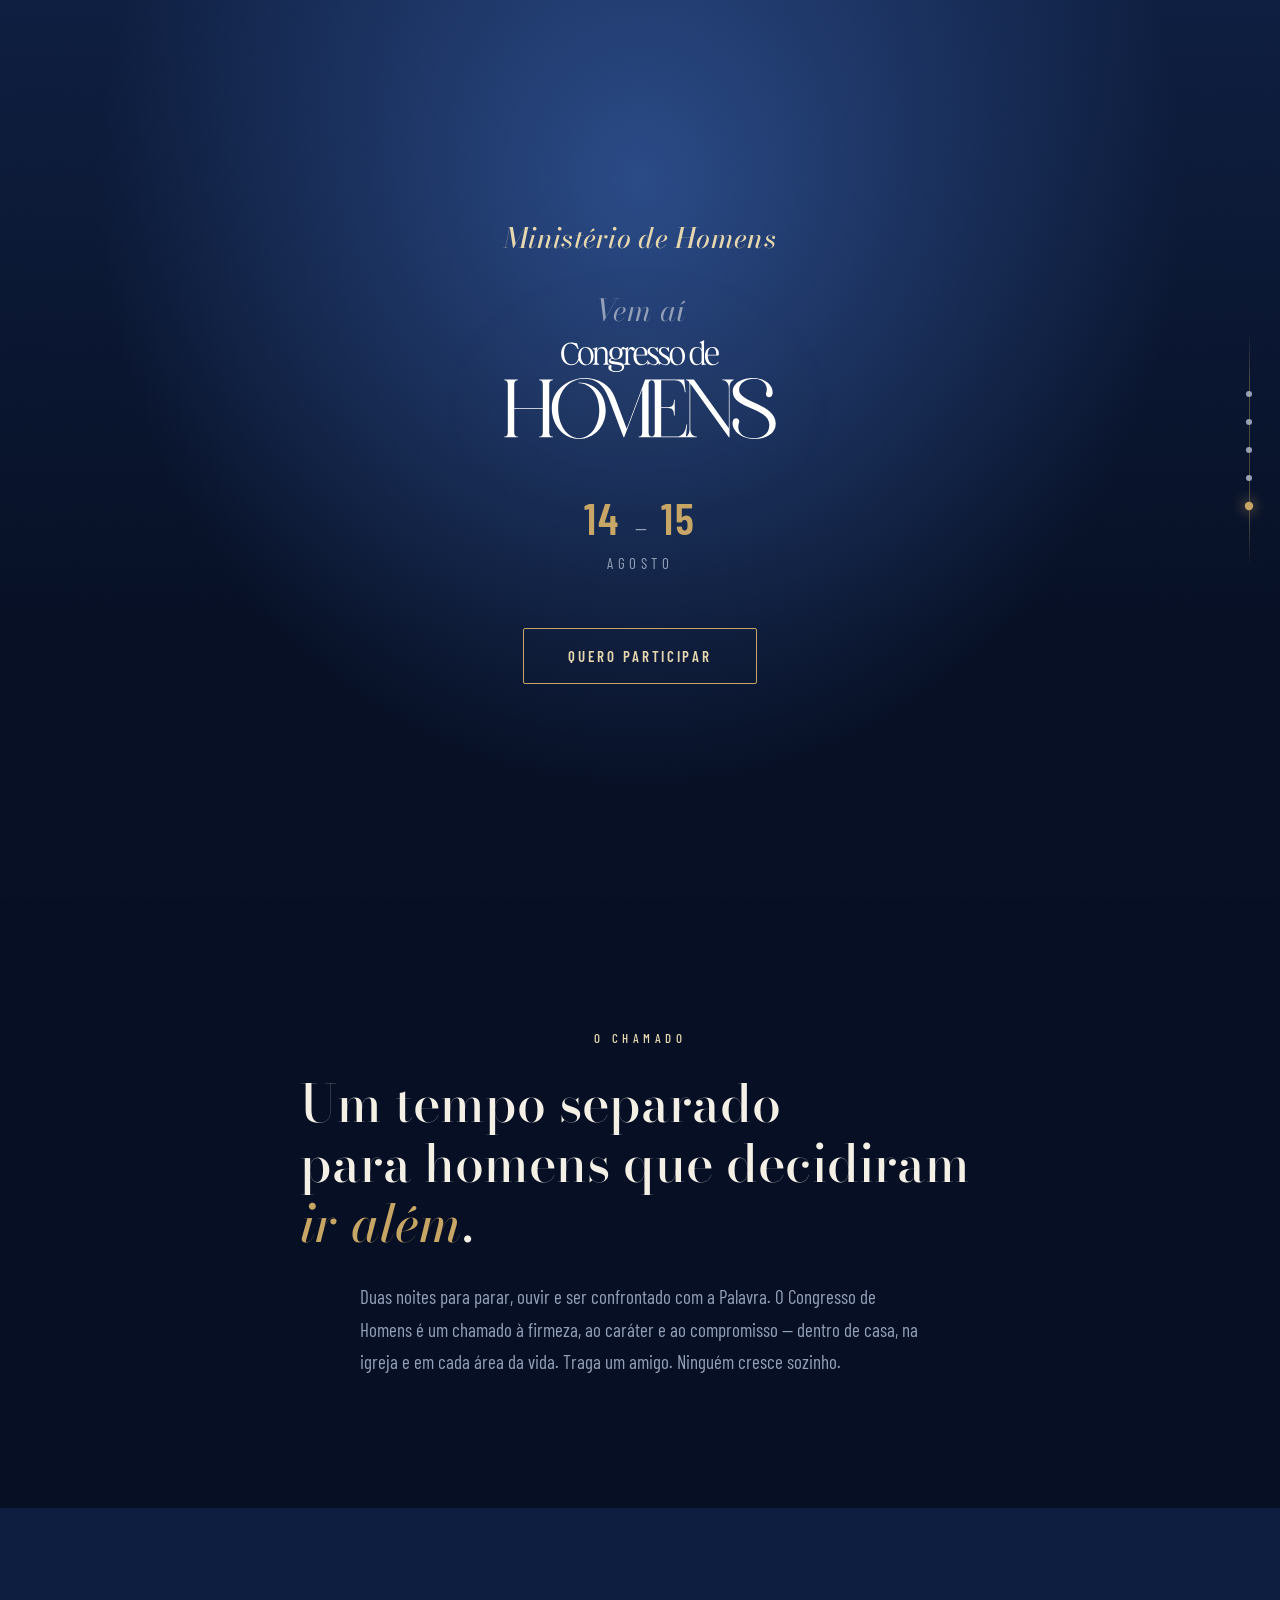
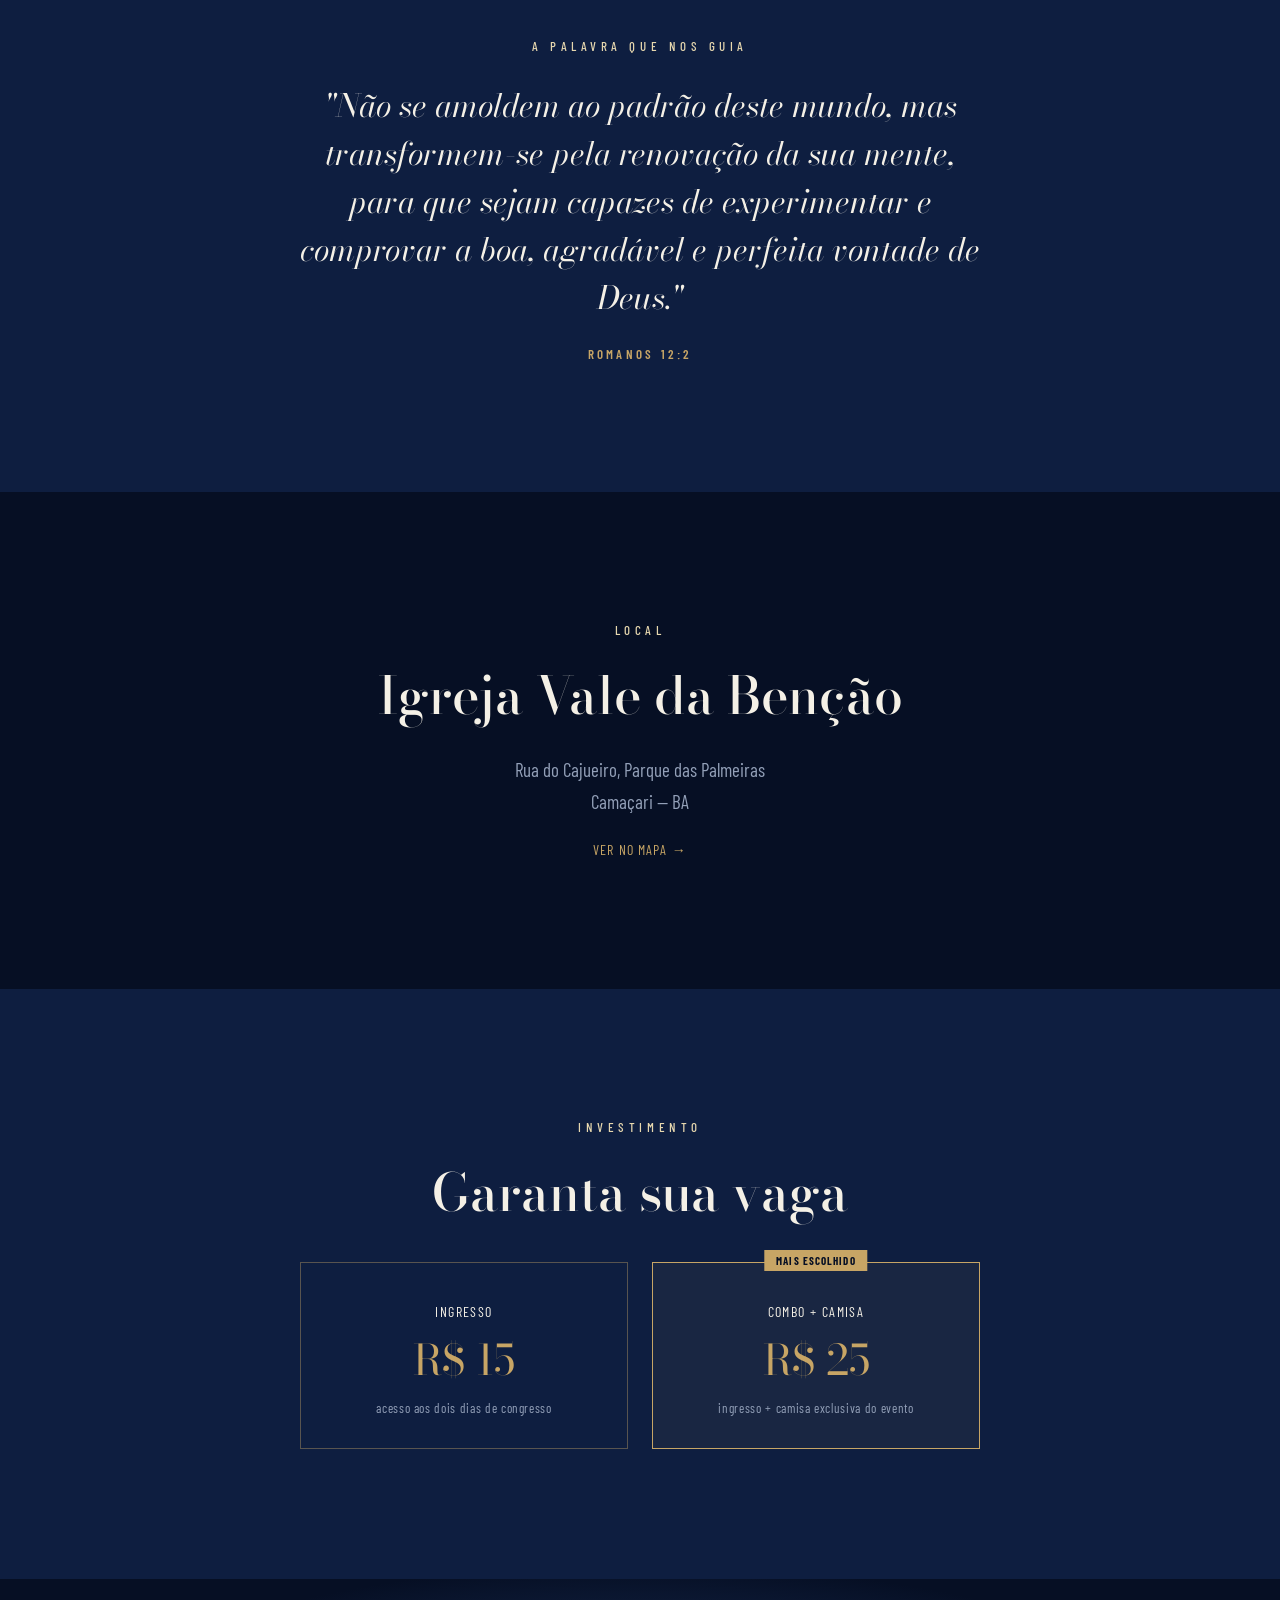
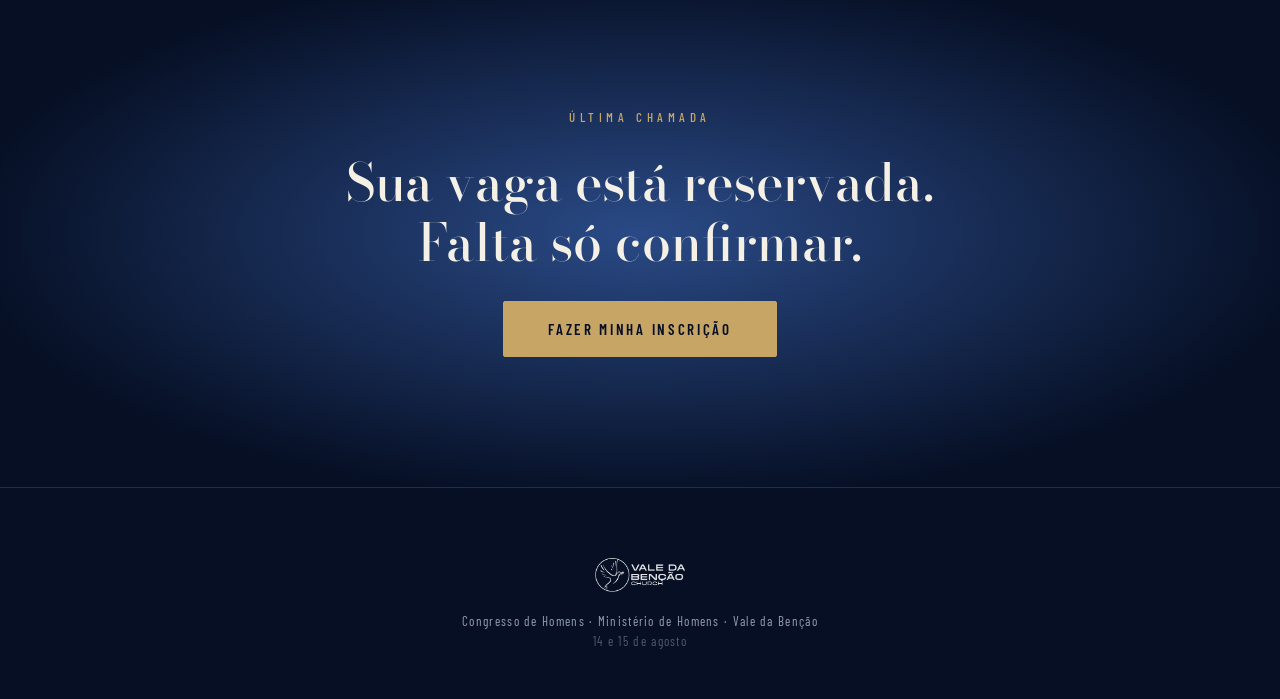
==== preview.html @ ffc4dbad "Add files via upload" ====
<!DOCTYPE html>
<html lang="pt-BR">
<head>
<meta charset="UTF-8">
<meta name="viewport" content="width=device-width, initial-scale=1.0">
<title>Congresso de Homens — 14 e 15 de agosto | Vale da Benção</title>
<meta name="description" content="Congresso de Homens do Ministério de Homens da Vale da Benção. 14 e 15 de agosto. Inscreva-se.">

<link rel="preconnect" href="https://fonts.googleapis.com">
<link rel="preconnect" href="https://fonts.gstatic.com" crossorigin>
<link href="https://fonts.googleapis.com/css2?family=Bodoni+Moda:ital,wght@0,400;0,500;0,600;0,700;1,400;1,500&family=Barlow+Condensed:wght@400;500;600;700&display=swap" rel="stylesheet">

<style>
:root {
  --navy-deep: #060f24;
  --navy-mid: #0e1e40;
  --navy-light: #16305c;
  --navy-glow: #2a4a86;
  --gold: #c7a565;
  --gold-soft: #e6d7ae;
  --paper: #f4f0e6;
  --steel: #93a0b8;
  --serif: 'Bodoni Moda', serif;
  --sans: 'Barlow Condensed', sans-serif;
}

* { margin: 0; padding: 0; box-sizing: border-box; }

html { scroll-behavior: smooth; }

body {
  background: var(--navy-deep);
  color: var(--paper);
  font-family: var(--sans);
  overflow-x: hidden;
}

/* film grain overlay, matches the brand poster texture */
.grain {
  position: fixed;
  inset: 0;
  pointer-events: none;
  z-index: 50;
  opacity: 0.05;
  background-image: url("data:image/svg+xml,%3Csvg xmlns='http://www.w3.org/2000/svg' width='120' height='120'%3E%3Cfilter id='n'%3E%3CfeTurbulence type='fractalNoise' baseFrequency='0.9' numOctaves='2' stitchTiles='stitch'/%3E%3C/filter%3E%3Crect width='100%25' height='100%25' filter='url(%23n)'/%3E%3C/svg%3E");
  mix-blend-mode: overlay;
}

/* signature element: the gold rail — a thread that runs the length of the
   page, marking each stop the way a program marks a night's events */
.rail {
  position: fixed;
  right: 28px;
  top: 50%;
  transform: translateY(-50%);
  z-index: 40;
  display: flex;
  flex-direction: column;
  align-items: center;
  gap: 22px;
}
.rail-line {
  position: absolute;
  top: -60px;
  bottom: -60px;
  width: 1px;
  background: linear-gradient(to bottom, transparent, var(--gold) 20%, var(--gold) 80%, transparent);
  opacity: 0.35;
}
.rail-dot {
  width: 6px;
  height: 6px;
  border-radius: 50%;
  background: var(--steel);
  cursor: pointer;
  transition: all .4s ease;
}
.rail-dot:hover, .rail-dot.active {
  background: var(--gold);
  box-shadow: 0 0 10px var(--gold);
  transform: scale(1.4);
}
@media (max-width: 720px) { .rail { display: none; } }

/* ---------- HERO ---------- */
.hero {
  min-height: 100svh;
  display: flex;
  align-items: center;
  justify-content: center;
  text-align: center;
  position: relative;
  background:
    radial-gradient(ellipse at 50% 20%, var(--navy-glow) 0%, transparent 60%),
    linear-gradient(180deg, var(--navy-mid) 0%, var(--navy-deep) 70%);
}
.hero-inner { position: relative; z-index: 2; padding: 0 24px; }

.hero-wordmark-wrap {
  margin: 0 0 48px;
  line-height: 0;
}
.hero-wordmark {
  width: 100%;
  max-width: 900px;
  height: auto;
  filter: drop-shadow(0 0 60px rgba(199,165,101,0.12));
}

.eyebrow {
  font-family: var(--serif);
  font-style: italic;
  font-weight: 500;
  font-size: clamp(20px, 2.4vw, 28px);
  letter-spacing: 0.01em;
  text-transform: none;
  color: var(--gold-soft);
  margin-bottom: 28px;
}
.eyebrow.center { text-align: center; }
.eyebrow.light { color: var(--gold); }

/* smaller sans label used only for section kickers, not the brand lockup */
.kicker {
  font-family: var(--sans);
  font-weight: 500;
  font-size: 13px;
  letter-spacing: 0.35em;
  text-transform: uppercase;
  color: var(--gold-soft);
  display: block;
  margin-bottom: 28px;
  text-align: center;
}

.script {
  font-family: var(--serif);
  font-style: italic;
  font-weight: 400;
  font-size: clamp(22px, 3vw, 30px);
  color: var(--steel);
  margin-bottom: 6px;
}

.titan {
  font-family: var(--serif);
  font-weight: 500;
  font-size: clamp(56px, 13vw, 168px);
  line-height: 0.92;
  letter-spacing: 0.01em;
  color: var(--paper);
  text-shadow: 0 0 60px rgba(199,165,101,0.15);
  margin-bottom: 40px;
}

.dateline {
  display: flex;
  flex-direction: column;
  align-items: center;
  gap: 10px;
  margin-bottom: 56px;
  font-family: var(--sans);
}
.dateline-days {
  display: flex;
  align-items: baseline;
  justify-content: center;
  gap: 14px;
}
.date-num {
  font-size: clamp(30px, 5vw, 44px);
  font-weight: 600;
  color: var(--gold);
  letter-spacing: 0.05em;
}
.date-sep { color: var(--steel); font-size: 20px; }
.date-month {
  font-size: 15px;
  letter-spacing: 0.3em;
  color: var(--steel);
}

.btn-ghost, .btn-solid {
  display: inline-block;
  font-family: var(--sans);
  font-weight: 600;
  font-size: 15px;
  letter-spacing: 0.18em;
  text-transform: uppercase;
  text-decoration: none;
  padding: 18px 44px;
  border-radius: 2px;
  transition: all .35s ease;
}
.btn-ghost {
  color: var(--gold-soft);
  border: 1px solid var(--gold);
  background: transparent;
}
.btn-ghost:hover { background: var(--gold); color: var(--navy-deep); }

.btn-solid {
  background: var(--gold);
  color: var(--navy-deep);
  border: 1px solid var(--gold);
}
.btn-solid:hover {
  background: transparent;
  color: var(--gold-soft);
}

.hero-fade {
  position: absolute;
  bottom: 0; left: 0; right: 0;
  height: 140px;
  background: linear-gradient(to bottom, transparent, var(--navy-deep));
}

/* ---------- SECTIONS ---------- */
.section {
  padding: 130px 24px;
  position: relative;
}
.section.alt { background: var(--navy-mid); }

.wrap { max-width: 1040px; margin: 0 auto; }
.wrap.narrow { max-width: 680px; }
.center { text-align: center; }

.serif-h {
  font-family: var(--serif);
  font-weight: 500;
  font-size: clamp(32px, 5vw, 52px);
  line-height: 1.15;
  margin-bottom: 28px;
  color: var(--paper);
}
.serif-h em { color: var(--gold); font-style: italic; }
.serif-h.light { color: var(--paper); }

.lead {
  font-family: var(--sans);
  font-weight: 400;
  font-size: 19px;
  line-height: 1.7;
  color: var(--steel);
  max-width: 560px;
  margin: 0 auto;
}

.verse {
  font-family: var(--serif);
  font-style: italic;
  font-weight: 400;
  font-size: clamp(24px, 3.2vw, 32px);
  line-height: 1.5;
  color: var(--paper);
  max-width: 680px;
  margin: 0 auto 24px;
}
.verse-ref {
  display: block;
  font-family: var(--sans);
  font-weight: 600;
  font-size: 13px;
  letter-spacing: 0.25em;
  text-transform: uppercase;
  color: var(--gold);
}

.map-link {
  display: inline-block;
  margin-top: 22px;
  font-family: var(--sans);
  font-size: 14px;
  letter-spacing: 0.08em;
  text-transform: uppercase;
  color: var(--gold);
  text-decoration: none;
  border-bottom: 1px solid transparent;
  transition: border-color .3s ease;
}
.map-link:hover { border-color: var(--gold); }

/* schedule / days */
.days {
  display: grid;
  grid-template-columns: 1fr 1fr;
  gap: 40px;
  margin-top: 64px;
}
@media (max-width: 720px) { .days { grid-template-columns: 1fr; } }

.day-card {
  border-top: 1px solid var(--gold);
  padding-top: 24px;
}
.day-tag {
  font-family: var(--sans);
  font-weight: 600;
  font-size: 14px;
  letter-spacing: 0.2em;
  color: var(--gold);
  display: block;
  margin-bottom: 24px;
}
.schedule { list-style: none; }
.schedule li {
  display: flex;
  gap: 18px;
  font-family: var(--serif);
  font-size: 18px;
  color: var(--paper);
  padding: 12px 0;
  border-bottom: 1px solid rgba(199,165,101,0.15);
}
.schedule li span {
  font-family: var(--sans);
  font-weight: 600;
  color: var(--steel);
  min-width: 56px;
  font-size: 14px;
  letter-spacing: 0.05em;
  padding-top: 3px;
}

.placeholder-flag {
  font-family: var(--sans);
  font-size: 13px;
  color: #d99a4e;
  margin-top: 18px;
  letter-spacing: 0.02em;
}

/* investimento */
.prices {
  display: grid;
  grid-template-columns: 1fr 1fr;
  gap: 24px;
  margin-top: 40px;
}
@media (max-width: 620px) { .prices { grid-template-columns: 1fr; } }

.price-card {
  position: relative;
  display: flex;
  flex-direction: column;
  align-items: center;
  gap: 8px;
  padding: 40px 28px 32px;
  border: 1px solid rgba(199,165,101,0.4);
}
.price-card.featured {
  border: 1px solid var(--gold);
  background: rgba(199,165,101,0.06);
}
.price-tag {
  position: absolute;
  top: -13px;
  left: 50%;
  transform: translateX(-50%);
  background: var(--gold);
  color: var(--navy-deep);
  font-family: var(--sans);
  font-size: 11px;
  font-weight: 700;
  letter-spacing: 0.1em;
  text-transform: uppercase;
  padding: 4px 12px;
  white-space: nowrap;
}
.price-label {
  font-family: var(--sans);
  font-size: 14px;
  letter-spacing: 0.1em;
  text-transform: uppercase;
  color: var(--paper);
}
.price {
  font-family: var(--serif);
  font-size: 42px;
  color: var(--gold);
}
.price-note {
  font-family: var(--sans);
  font-size: 13px;
  letter-spacing: 0.05em;
  color: var(--steel);
  text-align: center;
}

/* cta */
.section.cta {
  background: radial-gradient(ellipse at 50% 50%, var(--navy-glow) 0%, var(--navy-deep) 75%);
}

/* footer */
.footer {
  text-align: center;
  padding: 70px 24px 50px;
  background: var(--navy-deep);
  border-top: 1px solid rgba(199,165,101,0.2);
}
.footer-logo {
  width: auto;
  height: 34px;
  object-fit: contain;
  margin-bottom: 18px;
  opacity: 0.9;
}
.footer p {
  font-family: var(--sans);
  font-size: 13px;
  letter-spacing: 0.1em;
  color: var(--steel);
}
.footer .muted { color: #4f5a70; margin-top: 4px; }

/* reduced motion */
@media (prefers-reduced-motion: reduce) {
  html { scroll-behavior: auto; }
}

</style>
</head>
<body>

<div class="grain"></div>
<div class="rail" aria-hidden="true">
  <span class="rail-line"></span>
  <span class="rail-dot" data-target="sobre"></span>
  <span class="rail-dot" data-target="versiculo"></span>
  <span class="rail-dot" data-target="local"></span>
  <span class="rail-dot" data-target="investimento"></span>
  <span class="rail-dot" data-target="inscricao"></span>
</div>

<!-- HERO -->
<header class="hero" id="topo">
  <div class="hero-inner">
    <p class="eyebrow">Ministério de Homens</p>
    <p class="script">Vem aí</p>
    <h1 class="hero-wordmark-wrap">
      <svg class="hero-wordmark" viewBox="0 0 801 276" fill="none" xmlns="http://www.w3.org/2000/svg" role="img" aria-label="Congresso de Homens">
        <path d="M216.648 70.0247C201.184 70.0247 189.913 57.7285 189.913 39.6569C189.913 23.262 199.414 9.66167 215.716 9.66167C221.492 9.66167 224.379 11.3384 229.782 11.3384C231.086 11.3384 231.645 11.2453 232.391 11.1521C233.788 16.4618 234.626 21.1195 236.862 26.5223H234.067C230.714 17.3002 222.889 11.711 214.971 11.711C206.867 11.711 197.738 17.3934 197.738 37.2349C197.738 56.0518 205.935 67.6027 218.138 67.6027C226.242 67.6027 232.856 62.3862 235.278 53.4435H238.166C236.023 61.4546 229.503 70.0247 216.648 70.0247ZM256.096 70.0247C245.011 70.0247 235.416 61.2683 235.416 45.805C235.416 29.7827 245.104 21.4921 255.816 21.4921C266.901 21.4921 276.589 30.1553 276.589 45.7118C276.589 61.7341 266.808 70.0247 256.096 70.0247ZM257.4 68.1616C264.293 68.1616 269.417 61.9204 269.417 47.9475C269.417 33.6019 263.362 23.3551 254.512 23.3551C247.712 23.3551 242.495 29.5964 242.495 43.5693C242.495 57.7285 248.643 68.1616 257.4 68.1616ZM274.442 69V67.2301C277.33 66.8575 279.659 65.926 279.659 61.7341V30.621C279.659 27.6402 277.889 27.1744 274.163 27.4539V25.684C279.007 25.0319 282.919 23.0757 285.062 21.3058C285.807 21.5852 286.273 22.051 286.552 22.8894L284.782 32.8567H285.155C285.714 30.0621 289.533 21.4921 299.966 21.4921C306.208 21.4921 313.939 24.5661 313.939 36.9554V61.7341C313.939 65.926 316.454 66.8575 319.249 67.2301V69C313.567 68.7205 307.884 68.7205 302.295 69V67.2301C305.09 66.6712 307.419 65.926 307.419 61.7341V37.2349C307.419 30.5279 303.599 25.4976 296.985 25.4976C290.372 25.4976 286.18 30.8074 286.18 37.2349V61.7341C286.18 65.926 288.695 66.6712 291.489 67.2301V69C285.807 68.7205 280.125 68.7205 274.442 69ZM336.64 88.3758C324.996 88.3758 315.96 84.1839 315.96 76.3591C315.96 72.7261 317.916 69.6521 321.084 69.6521C322.947 69.6521 324.717 70.3973 324.717 72.5398C324.717 74.3097 323.692 75.8002 323.692 78.129C323.692 82.7866 327.511 86.4196 336.733 86.4196C347.073 86.4196 352.569 82.0414 352.569 76.0796C352.569 70.7699 348.377 70.3041 337.385 68.3479L326.393 66.4849C319.686 65.367 316.892 62.1067 316.892 58.4737C316.892 53.9092 321.363 51.2078 326.952 51.7667C323.04 50.4626 318.568 45.5255 318.568 37.9801C318.568 29.6895 324.158 21.4921 336.174 21.4921C343.72 21.4921 347.725 24.9387 350.24 27.0812C350.52 24.1004 352.756 21.6784 355.83 21.6784C358.345 21.6784 359.649 23.1688 359.649 25.0319C359.649 26.6155 358.904 27.9196 357.506 27.9196C355.83 27.9196 355.178 27.0812 353.78 27.0812C351.917 27.0812 352.103 28.758 352.569 29.969C353.594 32.4841 354.153 34.9061 354.153 38.0733C354.153 47.4817 347.353 54.5613 336.454 54.5613C331.61 54.5613 329.374 53.164 326.3 53.164C322.947 53.164 322.108 54.5613 322.108 55.7723C322.108 57.8217 324.623 58.5669 325.928 58.9395L343.813 62.1067C353.408 63.6903 358.252 66.9506 358.252 74.0303C358.252 83.3455 348.936 88.3758 336.64 88.3758ZM336.361 52.8846C344.372 52.8846 346.607 44.594 346.607 37.7938C346.607 31.18 344.372 23.1688 336.361 23.1688C328.443 23.1688 326.207 31.18 326.207 37.7938C326.207 44.594 328.629 52.8846 336.361 52.8846ZM357.021 69V67.2301C359.722 66.8575 362.237 65.926 362.237 61.7341V30.621C362.237 27.6402 360.468 27.1744 356.741 27.4539V25.684C361.585 25.0319 365.684 22.9825 367.827 21.3058C368.572 21.5852 369.038 22.051 369.317 22.8894L366.988 33.1362H367.547C369.69 25.125 373.788 21.4921 379.191 21.4921C383.849 21.4921 386.737 24.2867 386.737 27.2676C386.737 29.3169 385.339 31.0868 383.197 31.0868C379.471 31.0868 378.819 26.4292 375.186 26.4292C370.714 26.4292 368.758 33.3225 368.758 37.5144V61.7341C368.758 65.926 372.019 66.8575 374.999 67.2301V69C368.758 68.7205 362.517 68.7205 357.021 69ZM406.466 67.5096C410.472 67.5096 415.595 65.8328 417.831 60.4299H419.973C417.831 65.8328 411.962 70.0247 403.765 70.0247C391.655 70.0247 383.085 61.082 383.085 45.8981C383.085 31.4594 390.63 21.4921 402.647 21.4921C411.683 21.4921 420.253 26.7086 420.253 38.4459C420.253 42.2652 419.321 44.3145 416.34 44.3145H390.63C391.096 58.1011 396.685 67.5096 406.466 67.5096ZM401.902 23.262C394.543 23.262 390.723 29.5964 390.63 42.3583H412.987C414.105 30.4347 409.913 23.262 401.902 23.262ZM438.033 69.8384C432.071 69.8384 428.158 66.3917 425.457 66.3917C423.687 66.3917 422.569 67.8822 422.569 69H420.613L419.775 56.7038H421.638C423.128 63.0382 431.419 67.789 437.287 67.789C442.131 67.789 445.298 64.9013 445.298 60.4299C445.298 55.0271 439.523 51.953 431.884 47.2022C425.643 43.4761 420.52 39.5637 420.52 33.043C420.52 26.5223 425.55 21.4921 433.095 21.4921C438.778 21.4921 441.013 24.1004 443.529 24.1004C444.553 24.1004 445.298 23.6346 445.671 22.3304H447.627L448.279 33.9746H446.416C444.181 27.2676 439.15 23.4483 434.027 23.4483C429.742 23.4483 426.482 26.1497 426.482 30.621C426.482 34.8129 429.369 37.7007 435.983 41.3336C441.666 44.3145 451.167 49.0653 451.167 57.9148C451.167 65.367 444.74 69.8384 438.033 69.8384ZM467.991 69.8384C462.029 69.8384 458.116 66.3917 455.415 66.3917C453.645 66.3917 452.527 67.8822 452.527 69H450.571L449.733 56.7038H451.596C453.086 63.0382 461.377 67.789 467.245 67.789C472.089 67.789 475.257 64.9013 475.257 60.4299C475.257 55.0271 469.481 51.953 461.843 47.2022C455.601 43.4761 450.478 39.5637 450.478 33.043C450.478 26.5223 455.508 21.4921 463.054 21.4921C468.736 21.4921 470.972 24.1004 473.487 24.1004C474.511 24.1004 475.257 23.6346 475.629 22.3304H477.585L478.237 33.9746H476.374C474.139 27.2676 469.108 23.4483 463.985 23.4483C459.7 23.4483 456.44 26.1497 456.44 30.621C456.44 34.8129 459.327 37.7007 465.941 41.3336C471.624 44.3145 481.125 49.0653 481.125 57.9148C481.125 65.367 474.698 69.8384 467.991 69.8384ZM500.371 70.0247C489.285 70.0247 479.691 61.2683 479.691 45.805C479.691 29.7827 489.379 21.4921 500.091 21.4921C511.176 21.4921 520.864 30.1553 520.864 45.7118C520.864 61.7341 511.083 70.0247 500.371 70.0247ZM501.675 68.1616C508.568 68.1616 513.692 61.9204 513.692 47.9475C513.692 33.6019 507.637 23.3551 498.787 23.3551C491.987 23.3551 486.77 29.5964 486.77 43.5693C486.77 57.7285 492.918 68.1616 501.675 68.1616ZM566.129 70.0247C565.476 69.7452 564.918 69.2795 564.918 68.4411L566.222 62.1998H565.756C564.359 64.9944 559.515 70.0247 551.504 70.0247C540.512 70.0247 532.966 60.5231 532.966 45.6186C532.966 29.969 541.164 21.4921 551.969 21.4921C557.745 21.4921 562.589 24.0072 565.011 27.3607V16.0892C565.011 11.9905 563.055 9.56852 559.794 9.56852V7.79862C564.265 7.0534 567.433 5.4698 570.507 3.42043C571.252 3.69989 571.811 4.16566 572.09 5.00403C571.531 6.86709 571.531 10.4069 571.531 16.0892V60.6162C571.531 65.4602 573.301 66.4849 576.748 67.2301V69C572.277 69 569.762 69 566.129 70.0247ZM554.205 67.3232C560.726 67.3232 565.011 62.0135 565.011 56.9833V32.391C563.148 26.5223 558.676 23.5414 553.739 23.5414C546.753 23.5414 540.139 29.969 540.139 43.9419C540.139 55.1202 544.331 67.3232 554.205 67.3232ZM597.313 67.5096C601.318 67.5096 606.442 65.8328 608.678 60.4299H610.82C608.678 65.8328 602.809 70.0247 594.611 70.0247C582.502 70.0247 573.932 61.082 573.932 45.8981C573.932 31.4594 581.477 21.4921 593.494 21.4921C602.529 21.4921 611.1 26.7086 611.1 38.4459C611.1 42.2652 610.168 44.3145 607.187 44.3145H581.477C581.943 58.1011 587.532 67.5096 597.313 67.5096ZM592.748 23.262C585.389 23.262 581.57 29.5964 581.477 42.3583H603.834C604.951 30.4347 600.76 23.262 592.748 23.262Z" fill="white"/>
        <path d="M74.2313 262.687L37.9635 262.465V260.685C42.8585 260.685 47.5311 258.237 47.5311 249.56V121.399C47.5311 112.721 42.8585 110.274 37.9635 110.274V108.271C48.1986 108.271 63.5512 108.271 74.2313 108.271V110.274C69.3363 110.274 64.6637 112.721 64.6637 121.399V184.367H140.982V121.399C140.982 112.721 136.309 110.274 131.414 110.274V108.271C141.872 108.271 157.002 108.271 167.905 108.271V110.274C162.787 110.274 158.115 112.721 158.115 121.399V249.56C158.115 258.237 162.787 260.685 167.905 260.685V262.687C155.222 262.687 144.542 262.687 131.414 262.687V260.685C136.309 260.685 140.982 258.237 140.982 249.56V186.369H64.6637V249.56C64.6637 258.237 69.3363 260.685 74.2313 260.685V262.687ZM433.266 110.274C428.148 110.274 423.476 112.721 423.476 121.399V249.56C423.476 258.237 428.148 260.685 433.266 260.685V262.687H396.776V260.685C401.671 260.685 406.343 258.237 406.343 249.56V134.749L358.283 262.687H356.503V262.465V262.687L317.565 159.224C302.212 120.064 283.077 106.046 250.369 106.046C216.994 106.046 182.061 133.191 182.061 185.479C182.061 229.312 206.537 264.69 236.797 264.69C267.057 264.69 291.755 233.762 291.755 189.929C291.755 146.096 267.057 117.839 236.797 117.839V115.836C276.625 115.836 308.887 144.984 308.887 189.929C308.887 234.875 276.625 266.692 236.797 266.692C196.969 266.692 164.929 230.202 164.929 185.479C164.929 126.739 221.667 104.043 250.369 104.043C289.975 104.043 321.125 122.511 333.363 155.441L364.958 239.77L414.353 108.271H433.266V110.274ZM457.006 262.687V262.465H430.306V260.685C435.201 260.685 439.873 258.237 439.873 249.56V121.399C439.873 112.721 435.201 110.274 430.306 110.274V108.271H518.639L522.422 142.314H520.419C518.194 121.621 509.516 110.274 493.274 110.274H457.006V182.364H475.474C488.824 182.364 491.271 173.687 491.271 162.339H493.274V204.392H491.271C491.271 193.267 488.824 184.367 475.474 184.367H457.006V260.685H497.279C513.521 260.685 522.199 249.115 524.424 228.422H526.427L522.867 262.687H457.006ZM620.406 110.274V108.271H650.666V110.274C646.661 110.274 639.541 115.614 639.541 131.189V262.465H637.761L534.743 118.729C534.743 148.766 534.743 227.755 534.743 239.547C534.743 255.79 544.755 260.685 552.098 260.685V262.465C542.975 262.465 521.837 262.465 521.837 262.465V260.685C525.842 260.685 532.74 255.122 532.74 239.547V121.399C532.74 112.721 528.068 110.274 523.172 110.274V108.271C530.96 108.271 536.523 108.271 544.31 108.271L637.761 238.657V131.189C637.761 114.946 627.748 110.274 620.406 110.274ZM657.103 211.512C661.775 211.512 665.558 215.517 665.558 220.189C665.558 221.302 665.336 222.414 664.89 223.527C659.328 238.88 664.668 264.69 704.496 264.69C725.856 264.69 745.881 254.232 745.881 228.645C745.881 182.809 648.203 186.592 648.203 140.534C648.203 114.724 678.018 104.043 700.936 104.043C741.654 104.043 759.231 129.186 753.669 148.989C753.669 149.211 753.669 149.434 753.446 149.434C752.334 152.994 749.219 155.441 745.436 155.441C740.541 155.441 736.759 151.659 736.759 146.986C736.759 145.651 736.981 144.539 737.426 143.649C744.324 126.961 732.086 106.046 703.828 106.046C687.586 106.046 665.113 114.946 665.113 136.084C665.113 169.682 763.014 173.019 763.014 225.53C763.014 253.342 736.091 266.692 707.388 266.692C661.33 266.692 642.418 235.32 648.87 217.519C649.983 214.182 653.32 211.512 657.103 211.512Z" fill="white"/>
      </svg>
    </h1>
    <div class="dateline">
      <div class="dateline-days">
        <span class="date-num">14</span>
        <span class="date-sep">—</span>
        <span class="date-num">15</span>
      </div>
      <span class="date-month">AGOSTO</span>
    </div>
    <a href="#inscricao" class="btn-ghost">Quero participar</a>
  </div>
  <div class="hero-fade"></div>
</header>

<!-- SOBRE -->
<section class="section" id="sobre">
  <div class="wrap narrow">
    <span class="kicker">O chamado</span>
    <h2 class="serif-h">Um tempo separado<br>para homens que decidiram<br><em>ir além</em>.</h2>
    <p class="lead">
      Duas noites para parar, ouvir e ser confrontado com a Palavra.
      O Congresso de Homens é um chamado à firmeza, ao caráter e ao
      compromisso — dentro de casa, na igreja e em cada área da vida.
      Traga um amigo. Ninguém cresce sozinho.
    </p>
  </div>
</section>

<!-- VERSÍCULO -->
<section class="section alt" id="versiculo">
  <div class="wrap narrow center">
    <span class="kicker">A palavra que nos guia</span>
    <p class="verse">
      "Não se amoldem ao padrão deste mundo, mas transformem-se pela
      renovação da sua mente, para que sejam capazes de experimentar e
      comprovar a boa, agradável e perfeita vontade de Deus."
    </p>
    <span class="verse-ref">Romanos 12:2</span>
  </div>
</section>

<!-- LOCAL -->
<section class="section" id="local">
  <div class="wrap narrow center">
    <span class="kicker">Local</span>
    <h2 class="serif-h center">Igreja Vale da Benção</h2>
    <p class="lead center">
      Rua do Cajueiro, Parque das Palmeiras<br>
      Camaçari — BA
    </p>
    <a class="map-link" href="https://www.google.com/maps/search/?api=1&query=Rua+do+Cajueiro%2C+Parque+das+Palmeiras%2C+Camaçari+-+BA" target="_blank" rel="noopener">Ver no mapa →</a>
  </div>
</section>

<!-- INVESTIMENTO -->
<section class="section alt" id="investimento">
  <div class="wrap narrow center">
    <span class="kicker">Investimento</span>
    <h2 class="serif-h center">Garanta sua vaga</h2>

    <div class="prices">
      <div class="price-card">
        <span class="price-label">Ingresso</span>
        <span class="price">R$ 15</span>
        <span class="price-note">acesso aos dois dias de congresso</span>
      </div>

      <div class="price-card featured">
        <span class="price-tag">Mais escolhido</span>
        <span class="price-label">Combo + camisa</span>
        <span class="price">R$ 25</span>
        <span class="price-note">ingresso + camisa exclusiva do evento</span>
      </div>
    </div>
  </div>
</section>

<!-- INSCRIÇÃO -->
<section class="section cta" id="inscricao">
  <div class="wrap narrow center">
    <span class="kicker" style="color:var(--gold)">Última chamada</span>
    <h2 class="serif-h light center">Sua vaga está reservada.<br>Falta só confirmar.</h2>
    <a href="https://docs.google.com/forms/d/e/1FAIpQLScHVY5ME49cY6dJVmEoPDkvX3H0ZvLc5FKTRYEWY2azGnG7mQ/viewform"
       target="_blank" rel="noopener" class="btn-solid">
      Fazer minha inscrição
    </a>
  </div>
</section>

<footer class="footer">
  <img src="[data-uri]" alt="Vale da Benção Church" class="footer-logo">
  <p>Congresso de Homens · Ministério de Homens · Vale da Benção</p>
  <p class="muted">14 e 15 de agosto</p>
</footer>

<script>
// Ativa o ponto do "rail" correspondente à seção visível
// e permite clicar nos pontos para navegar.

document.addEventListener('DOMContentLoaded', () => {
  const dots = document.querySelectorAll('.rail-dot');
  const sections = Array.from(dots)
    .map(dot => document.getElementById(dot.dataset.target))
    .filter(Boolean);

  dots.forEach(dot => {
    dot.addEventListener('click', () => {
      const target = document.getElementById(dot.dataset.target);
      if (target) target.scrollIntoView({ behavior: 'smooth' });
    });
  });

  const observer = new IntersectionObserver((entries) => {
    entries.forEach(entry => {
      const dot = document.querySelector(`.rail-dot[data-target="${entry.target.id}"]`);
      if (!dot) return;
      if (entry.isIntersecting) {
        dots.forEach(d => d.classList.remove('active'));
        dot.classList.add('active');
      }
    });
  }, { threshold: 0.4 });

  sections.forEach(section => observer.observe(section));
});

</script>
</body>
</html>
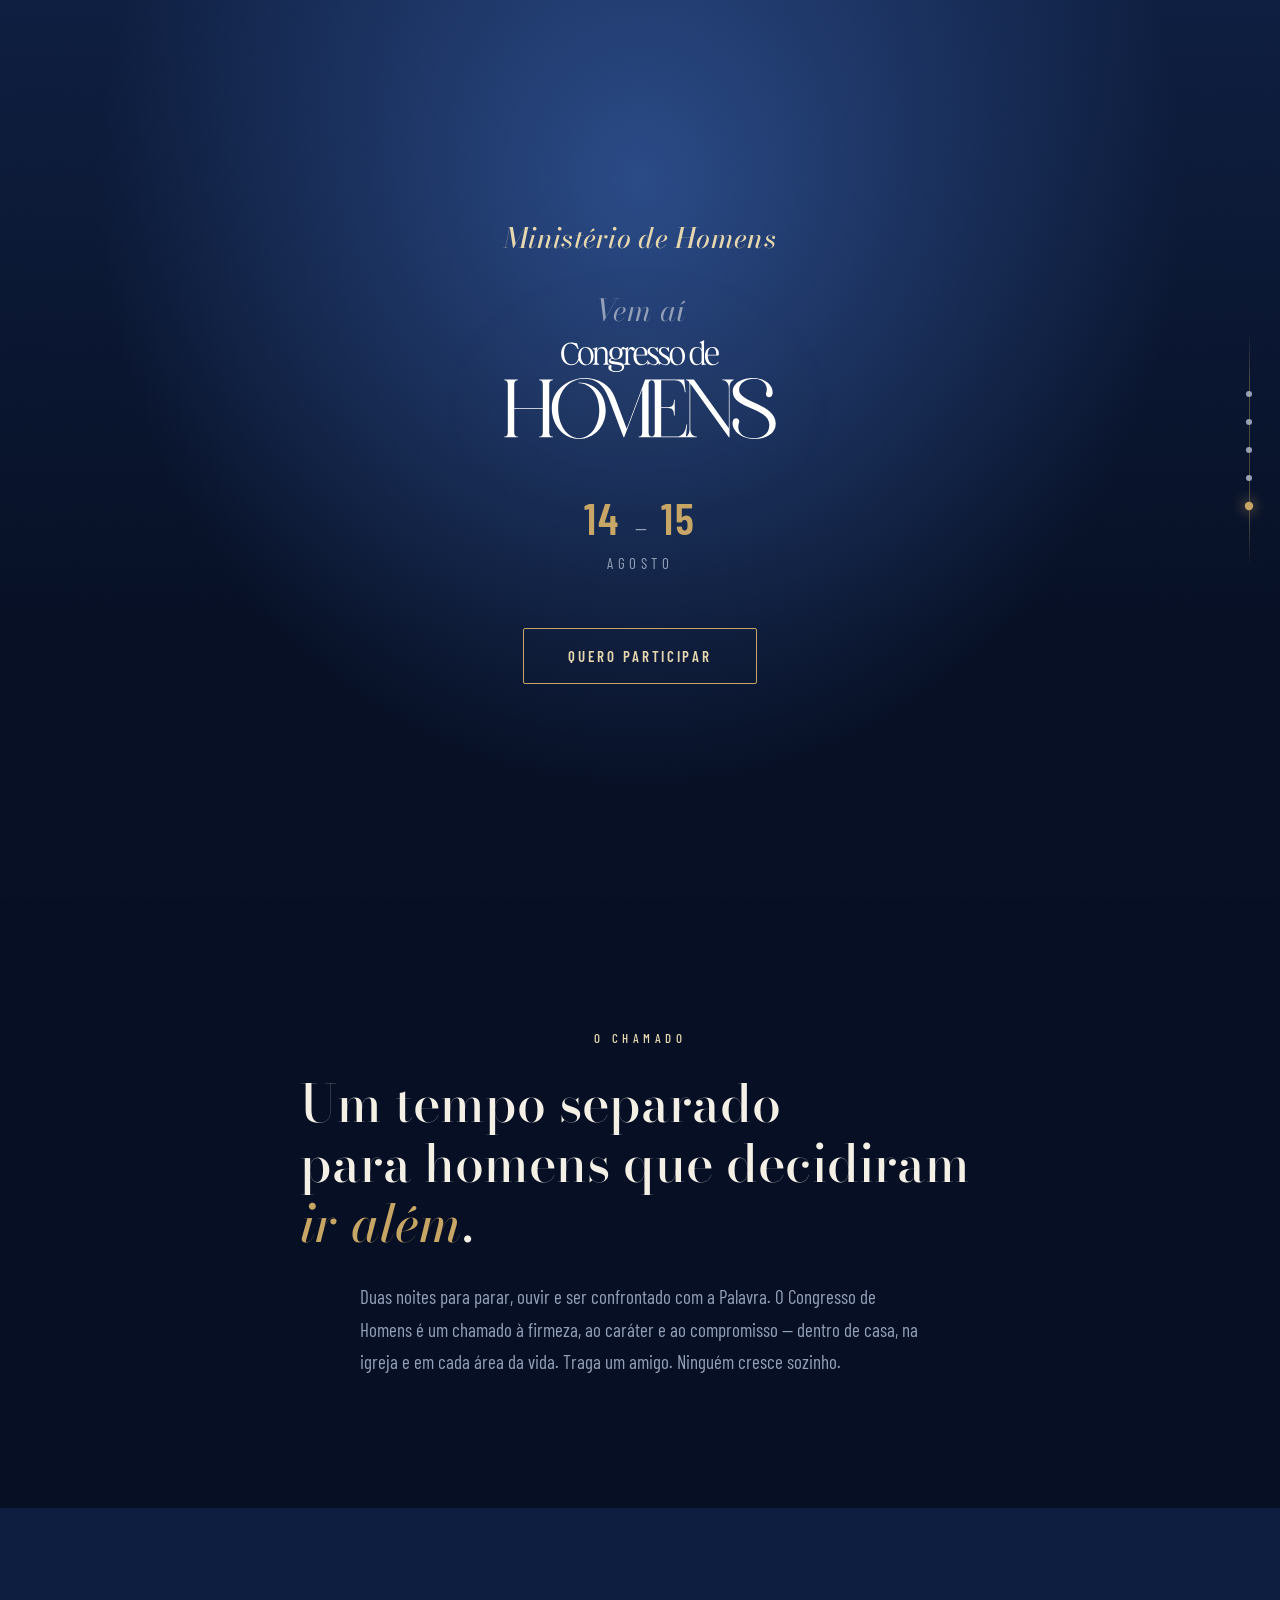
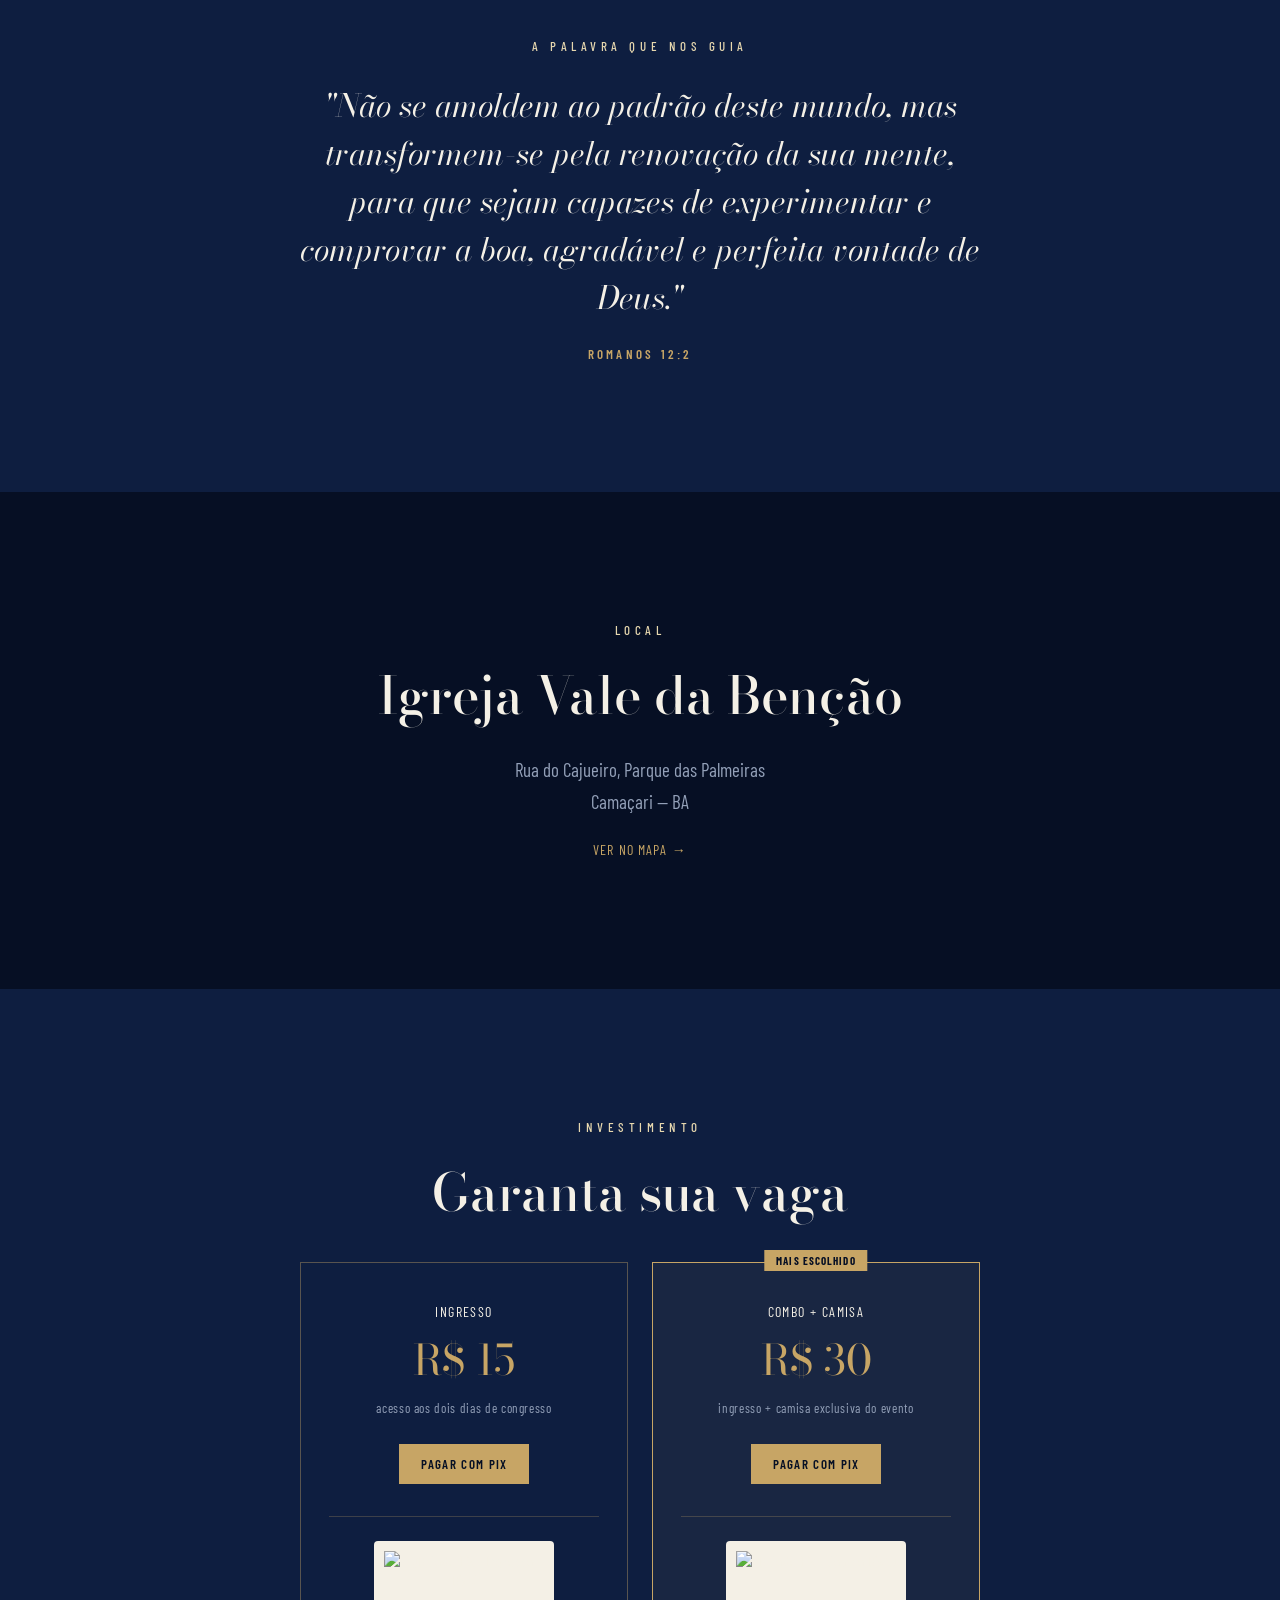
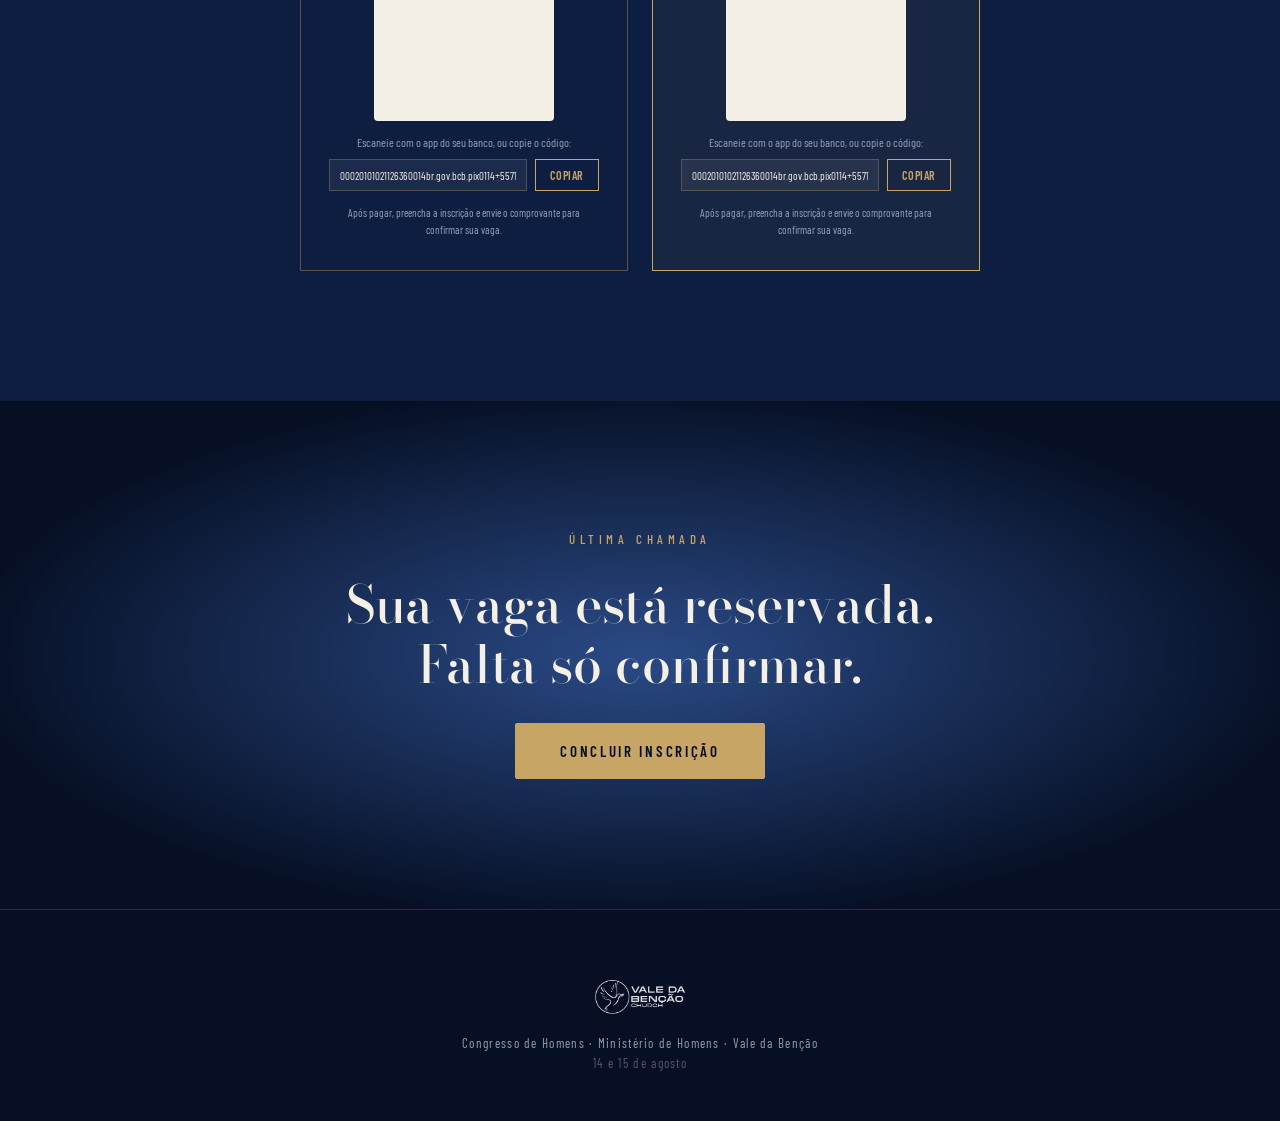
==== commit f8f4da2d: "Add files via upload" ====
--- a/preview.html
+++ b/preview.html
@@ -349,6 +349,16 @@
   gap: 8px;
   padding: 40px 28px 32px;
   border: 1px solid rgba(199,165,101,0.4);
+  cursor: pointer;
+  transition: border-color .3s ease, background .3s ease, transform .2s ease;
+}
+.price-card:hover {
+  border-color: var(--gold);
+  transform: translateY(-2px);
+}
+.price-card.selected {
+  border-color: var(--gold);
+  background: rgba(199,165,101,0.08);
 }
 .price-card.featured {
   border: 1px solid var(--gold);
@@ -387,6 +397,87 @@
   letter-spacing: 0.05em;
   color: var(--steel);
   text-align: center;
+}
+
+.btn-pix {
+  margin-top: 20px;
+  font-family: var(--sans);
+  font-weight: 600;
+  font-size: 13px;
+  letter-spacing: 0.1em;
+  text-transform: uppercase;
+  color: var(--navy-deep);
+  background: var(--gold);
+  border: none;
+  padding: 12px 22px;
+  cursor: pointer;
+  transition: opacity .3s ease;
+}
+.btn-pix:hover { opacity: 0.85; }
+
+.pix-panel {
+  margin-top: 24px;
+  padding-top: 24px;
+  border-top: 1px solid rgba(199,165,101,0.25);
+  display: flex;
+  flex-direction: column;
+  align-items: center;
+  cursor: default;
+}
+.pix-qr {
+  width: 180px;
+  height: 180px;
+  background: var(--paper);
+  padding: 10px;
+  border-radius: 4px;
+}
+.pix-hint {
+  font-family: var(--sans);
+  font-size: 12px;
+  color: var(--steel);
+  margin-top: 14px;
+  text-align: center;
+}
+.pix-copy-row {
+  display: flex;
+  width: 100%;
+  gap: 8px;
+  margin-top: 10px;
+}
+.pix-code {
+  flex: 1;
+  min-width: 0;
+  font-family: var(--sans);
+  font-size: 11px;
+  color: var(--paper);
+  background: rgba(255,255,255,0.06);
+  border: 1px solid rgba(199,165,101,0.3);
+  padding: 8px 10px;
+  cursor: text;
+}
+.btn-copy {
+  font-family: var(--sans);
+  font-weight: 600;
+  font-size: 12px;
+  letter-spacing: 0.05em;
+  text-transform: uppercase;
+  color: var(--gold);
+  background: transparent;
+  border: 1px solid var(--gold);
+  padding: 8px 14px;
+  cursor: pointer;
+  white-space: nowrap;
+  transition: all .3s ease;
+}
+.btn-copy:hover { background: var(--gold); color: var(--navy-deep); }
+.btn-copy.copied { background: var(--gold); color: var(--navy-deep); }
+.pix-note {
+  font-family: var(--sans);
+  font-size: 11px;
+  color: var(--steel);
+  margin-top: 14px;
+  text-align: center;
+  line-height: 1.5;
 }
 
 /* cta */
@@ -510,13 +601,51 @@
         <span class="price-label">Ingresso</span>
         <span class="price">R$ 15</span>
         <span class="price-note">acesso aos dois dias de congresso</span>
+
+        <button class="btn-pix" data-pix-target="pix-ingresso">Pagar com Pix</button>
+
+        <div class="pix-panel" id="pix-ingresso" hidden>
+          <img
+            class="pix-qr"
+            src="https://api.qrserver.com/v1/create-qr-code/?size=280x280&data=00020101021126360014br.gov.bcb.pix0114%2B5571982943773520400005303986540515.005802BR5925WANDERSON%20MATOS%20ARAUJO%20FR6008CAMACARI62220518CONGRESSOHOMENSING6304358A"
+            alt="QR Code Pix - Ingresso R$15">
+          <p class="pix-hint">Escaneie com o app do seu banco, ou copie o código:</p>
+          <div class="pix-copy-row">
+            <input
+              class="pix-code"
+              type="text"
+              readonly
+              value="00020101021126360014br.gov.bcb.pix0114+5571982943773520400005303986540515.005802BR5925WANDERSON MATOS ARAUJO FR6008CAMACARI62220518CONGRESSOHOMENSING6304358A">
+            <button class="btn-copy" data-copy-target="pix-ingresso">Copiar</button>
+          </div>
+          <p class="pix-note">Após pagar, preencha a inscrição e envie o comprovante para confirmar sua vaga.</p>
+        </div>
       </div>
 
       <div class="price-card featured">
         <span class="price-tag">Mais escolhido</span>
         <span class="price-label">Combo + camisa</span>
-        <span class="price">R$ 25</span>
+        <span class="price">R$ 30</span>
         <span class="price-note">ingresso + camisa exclusiva do evento</span>
+
+        <button class="btn-pix" data-pix-target="pix-combo">Pagar com Pix</button>
+
+        <div class="pix-panel" id="pix-combo" hidden>
+          <img
+            class="pix-qr"
+            src="https://api.qrserver.com/v1/create-qr-code/?size=280x280&data=00020101021126360014br.gov.bcb.pix0114%2B5571982943773520400005303986540530.005802BR5925WANDERSON%20MATOS%20ARAUJO%20FR6008CAMACARI62220518CONGRESSOHOMENSCMB63045729"
+            alt="QR Code Pix - Combo R$30">
+          <p class="pix-hint">Escaneie com o app do seu banco, ou copie o código:</p>
+          <div class="pix-copy-row">
+            <input
+              class="pix-code"
+              type="text"
+              readonly
+              value="00020101021126360014br.gov.bcb.pix0114+5571982943773520400005303986540530.005802BR5925WANDERSON MATOS ARAUJO FR6008CAMACARI62220518CONGRESSOHOMENSCMB63045729">
+            <button class="btn-copy" data-copy-target="pix-combo">Copiar</button>
+          </div>
+          <p class="pix-note">Após pagar, preencha a inscrição e envie o comprovante para confirmar sua vaga.</p>
+        </div>
       </div>
     </div>
   </div>
@@ -529,7 +658,7 @@
     <h2 class="serif-h light center">Sua vaga está reservada.<br>Falta só confirmar.</h2>
     <a href="https://docs.google.com/forms/d/e/1FAIpQLScHVY5ME49cY6dJVmEoPDkvX3H0ZvLc5FKTRYEWY2azGnG7mQ/viewform"
        target="_blank" rel="noopener" class="btn-solid">
-      Fazer minha inscrição
+      Concluir inscrição
     </a>
   </div>
 </section>
@@ -569,6 +698,55 @@
   }, { threshold: 0.4 });
 
   sections.forEach(section => observer.observe(section));
+
+  // Cards de ingresso — clicar em qualquer parte do card (não só no botão)
+  // abre/fecha o painel com QR code + código Pix.
+  document.querySelectorAll('.price-card').forEach(card => {
+    const btn = card.querySelector('.btn-pix');
+    const panel = card.querySelector('.pix-panel');
+    if (!btn || !panel) return;
+
+    card.addEventListener('click', (e) => {
+      // Só ignora cliques nos elementos que precisam de comportamento próprio
+      // (campo do código e botão "Copiar") — o resto do card, incluindo o
+      // QR code e os textos, continua fechando/abrindo o painel normalmente.
+      if (e.target.closest('.pix-code, .btn-copy')) return;
+
+      const isHidden = panel.hasAttribute('hidden');
+      if (isHidden) {
+        panel.removeAttribute('hidden');
+        btn.textContent = 'Ocultar Pix';
+        card.classList.add('selected');
+        panel.scrollIntoView({ behavior: 'smooth', block: 'nearest' });
+      } else {
+        panel.setAttribute('hidden', '');
+        btn.textContent = 'Pagar com Pix';
+        card.classList.remove('selected');
+      }
+    });
+  });
+
+  // Botão "Copiar" — copia o código Pix para a área de transferência
+  document.querySelectorAll('.btn-copy').forEach(btn => {
+    btn.addEventListener('click', async () => {
+      const panel = document.getElementById(btn.dataset.copyTarget);
+      const input = panel ? panel.querySelector('.pix-code') : null;
+      if (!input) return;
+      try {
+        await navigator.clipboard.writeText(input.value);
+      } catch (err) {
+        input.select();
+        document.execCommand('copy');
+      }
+      const original = btn.textContent;
+      btn.textContent = 'Copiado!';
+      btn.classList.add('copied');
+      setTimeout(() => {
+        btn.textContent = original;
+        btn.classList.remove('copied');
+      }, 2000);
+    });
+  });
 });
 
 </script>
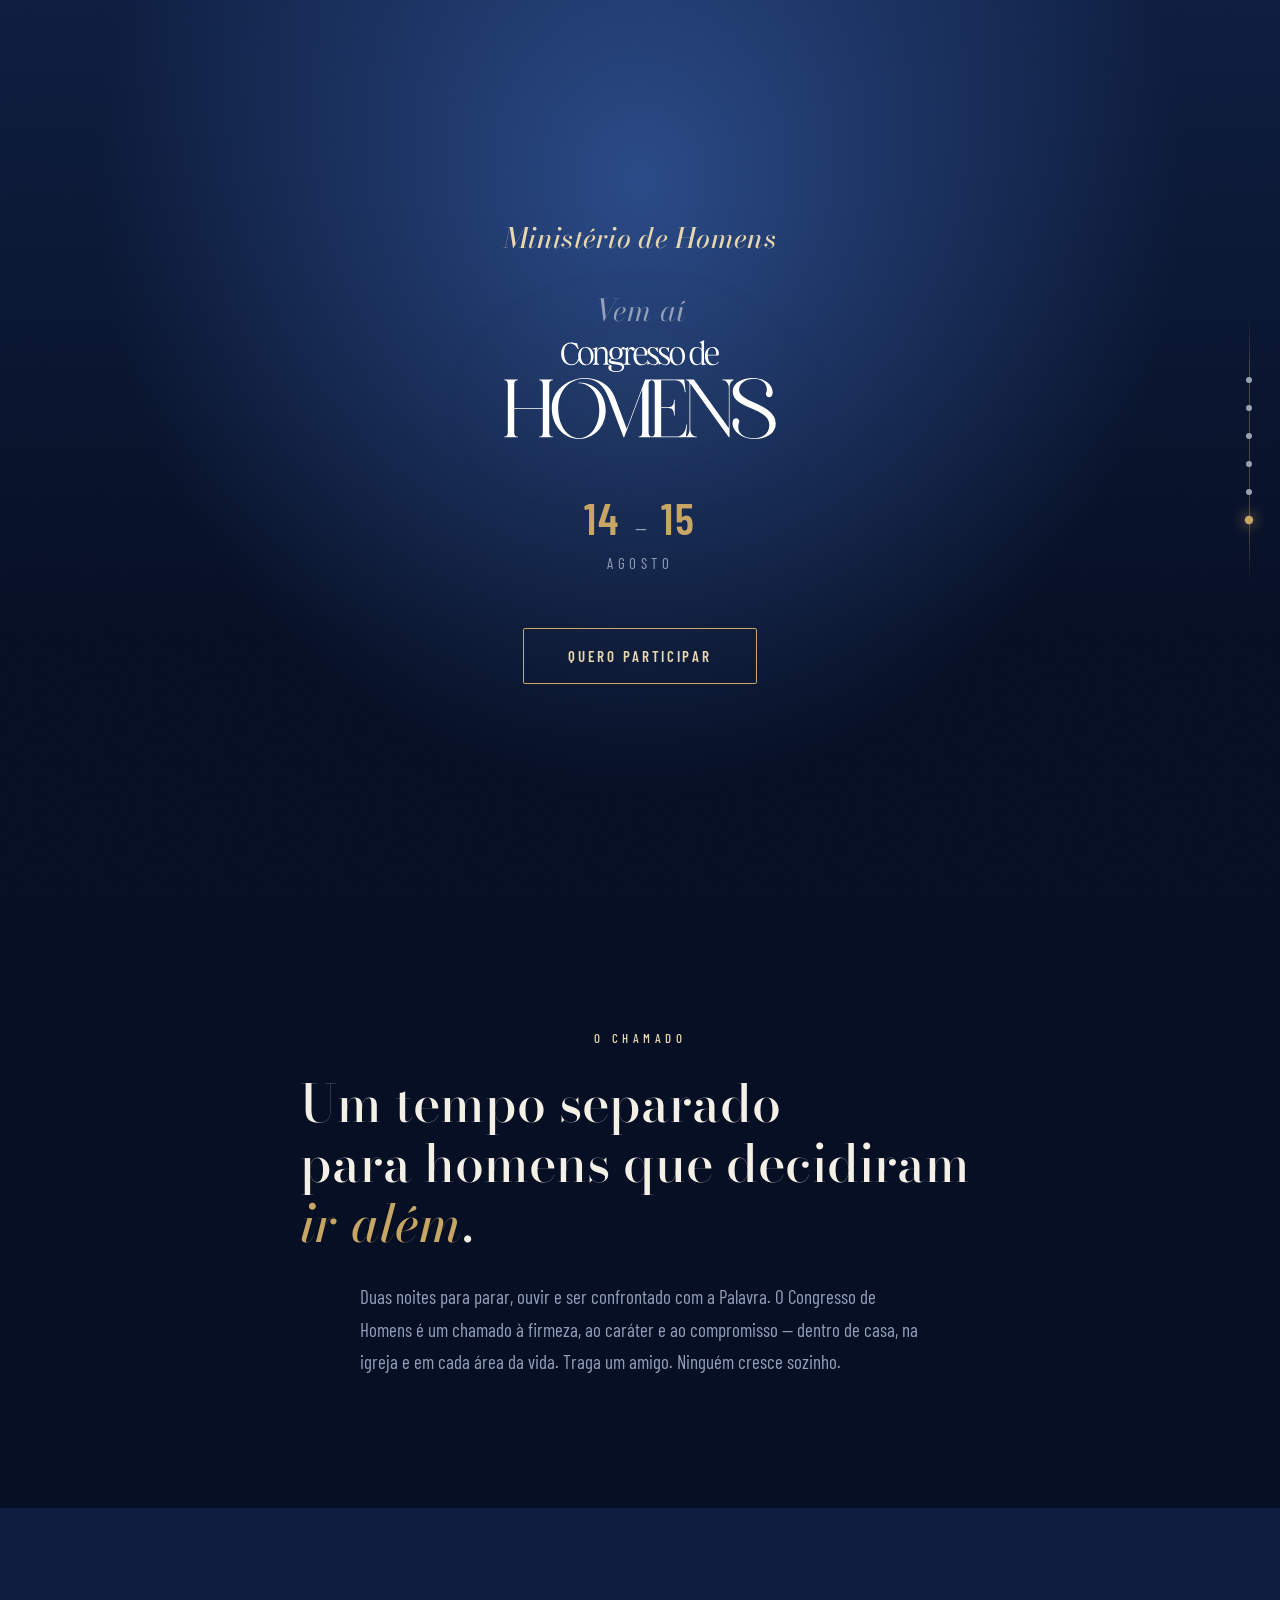
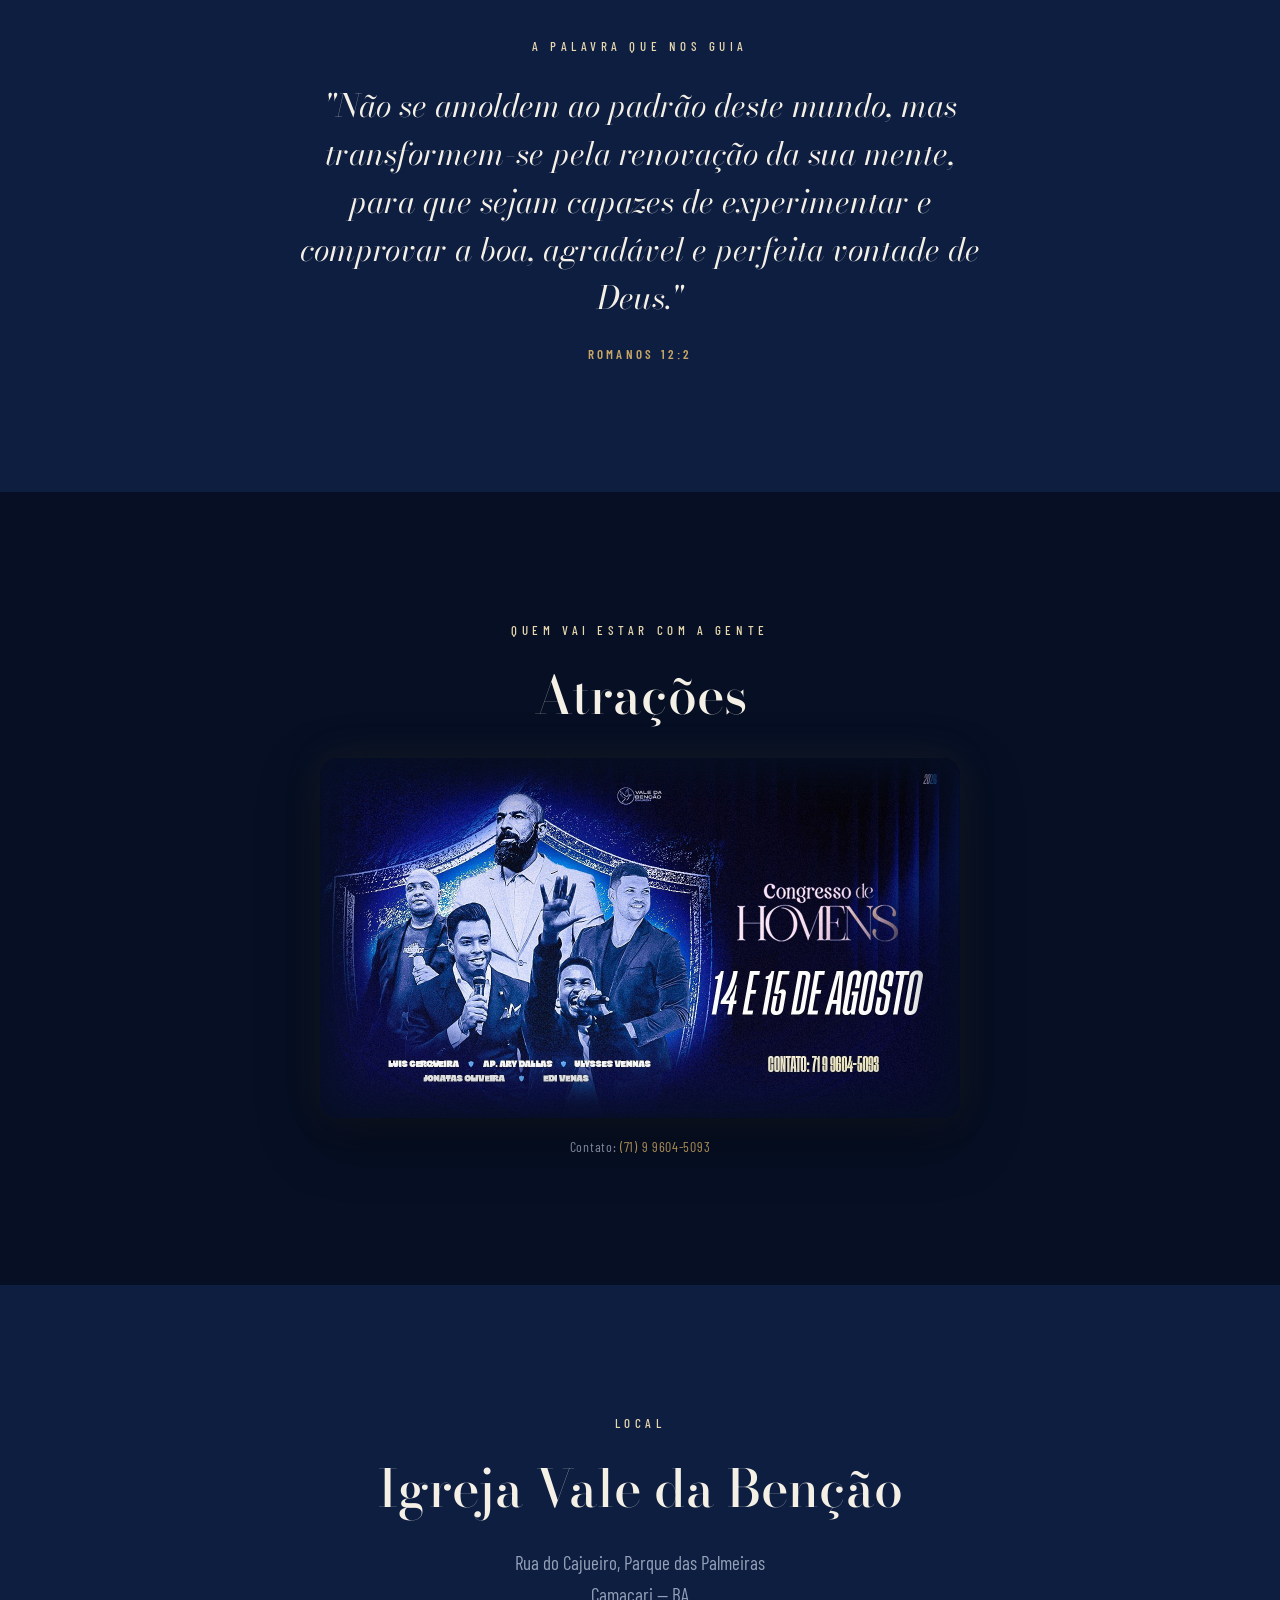
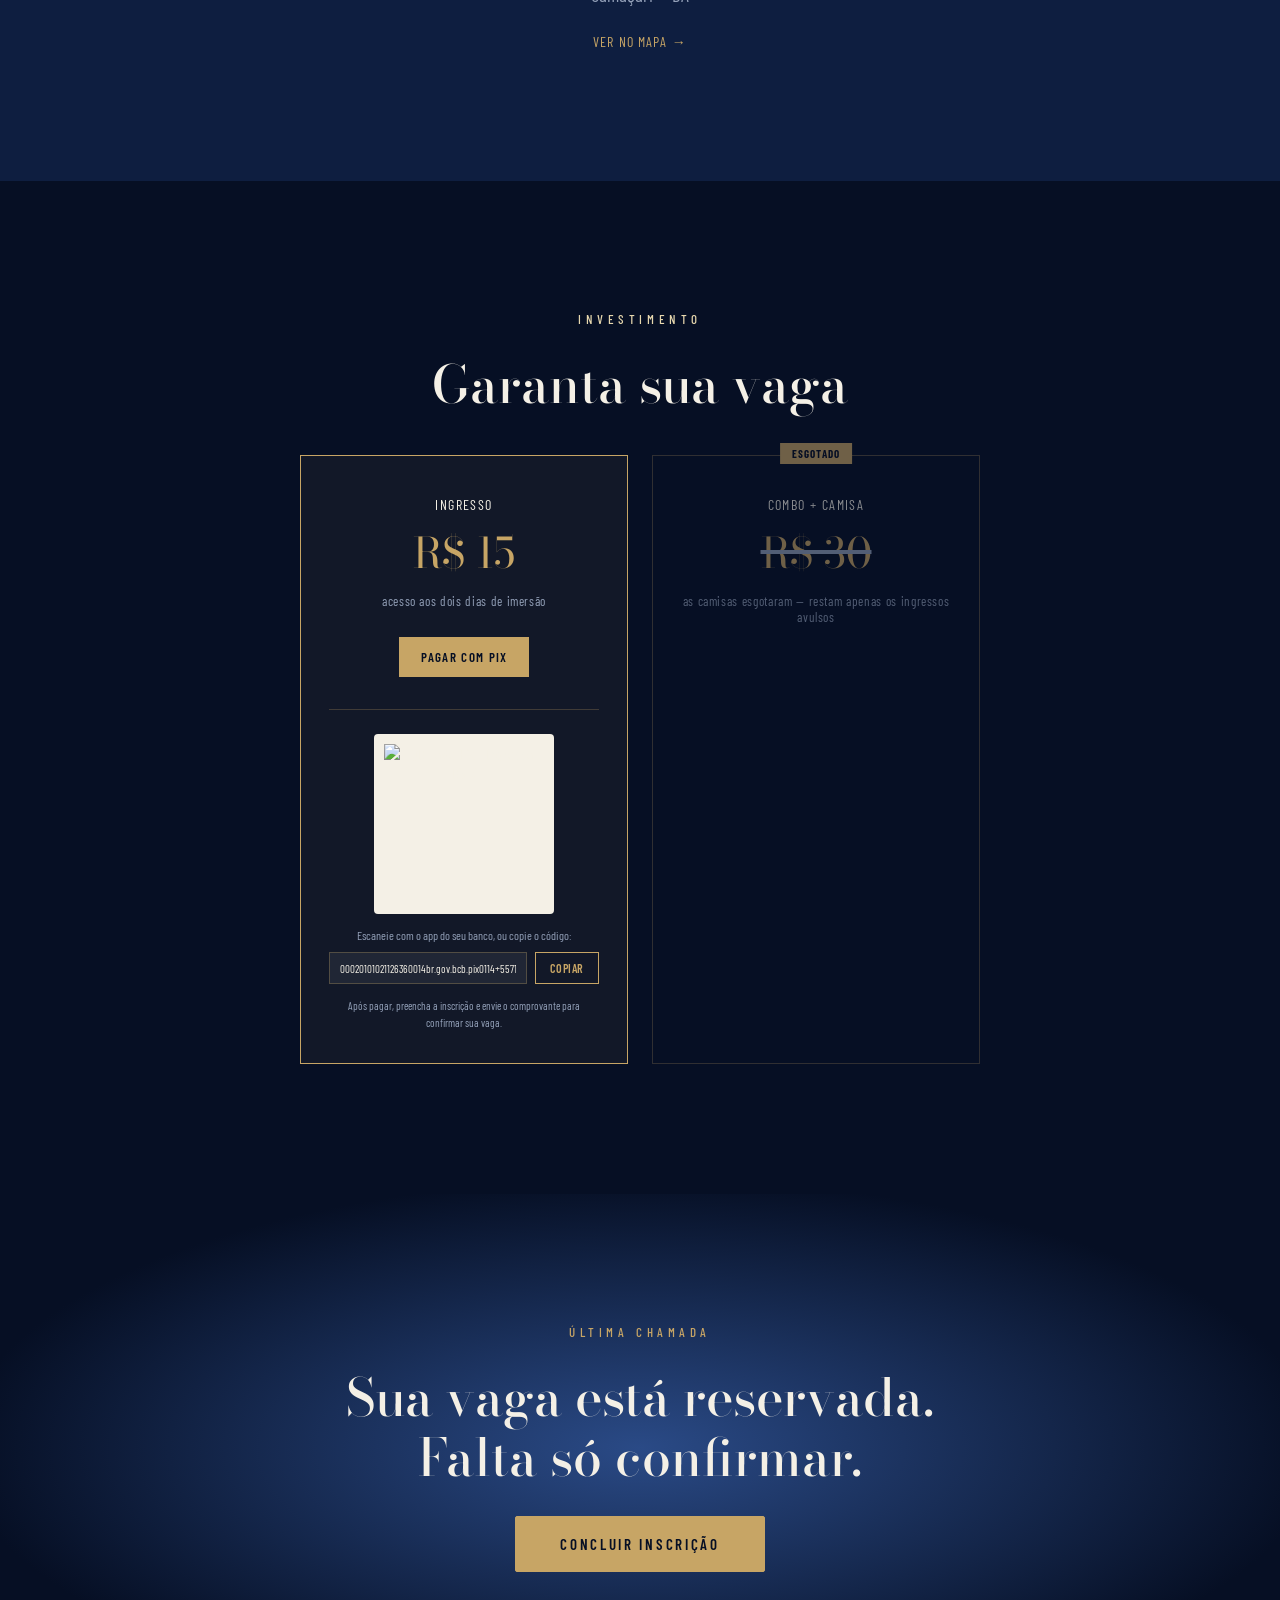
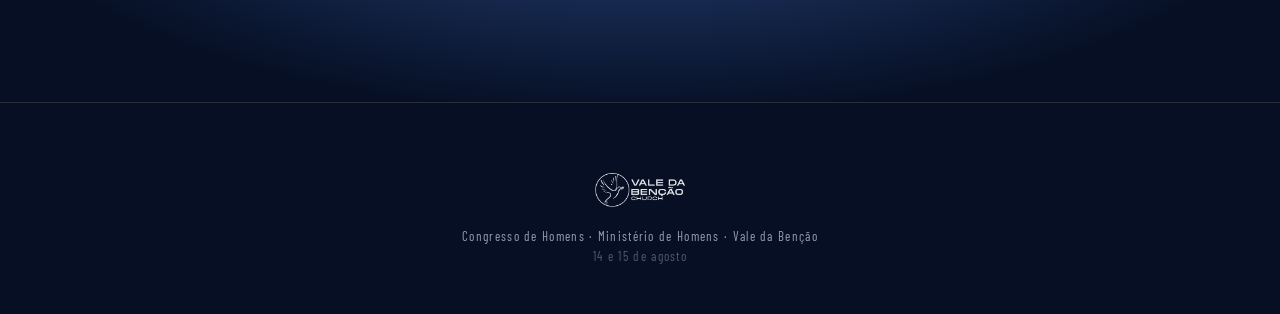
==== commit 70846651: "Add files via upload" ====
--- a/preview.html
+++ b/preview.html
@@ -5,6 +5,34 @@
 <meta name="viewport" content="width=device-width, initial-scale=1.0">
 <title>Congresso de Homens — 14 e 15 de agosto | Vale da Benção</title>
 <meta name="description" content="Congresso de Homens do Ministério de Homens da Vale da Benção. 14 e 15 de agosto. Inscreva-se.">
+
+<!-- Google tag (gtag.js) -->
+<script async src="https://www.googletagmanager.com/gtag/js?id=G-2V641MXQLS"></script>
+<script>
+  window.dataLayer = window.dataLayer || [];
+  function gtag(){dataLayer.push(arguments);}
+  gtag('js', new Date());
+  gtag('config', 'G-2V641MXQLS');
+</script>
+
+<!-- Meta Pixel -->
+<script>
+  !function(f,b,e,v,n,t,s)
+  {if(f.fbq)return;n=f.fbq=function(){n.callMethod?
+  n.callMethod.apply(n,arguments):n.queue.push(arguments)};
+  if(!f._fbq)f._fbq=n;n.push=n;n.loaded=!0;n.version='2.0';
+  n.queue=[];t=b.createElement(e);t.async=!0;
+  t.src=v;s=b.getElementsByTagName(e)[0];
+  s.parentNode.insertBefore(t,s)}(window, document,'script',
+  'https://connect.facebook.net/en_US/fbevents.js');
+  fbq('init', '1662899325010176');
+  fbq('track', 'PageView');
+</script>
+<noscript>
+  <img height="1" width="1" style="display:none"
+    src="https://www.facebook.com/tr?id=1662899325010176&ev=PageView&noscript=1"
+    alt="">
+</noscript>
 
 <link rel="preconnect" href="https://fonts.googleapis.com">
 <link rel="preconnect" href="https://fonts.gstatic.com" crossorigin>
@@ -268,6 +296,42 @@
   color: var(--gold);
 }
 
+.lineup-img-wrap {
+  position: relative;
+  width: 100%;
+  max-width: 640px;
+  margin: 32px auto 0;
+  border-radius: 18px;
+  overflow: hidden;
+  box-shadow: 0 20px 60px rgba(0,0,0,0.4), 0 0 40px rgba(199,165,101,0.1);
+}
+.lineup-img-wrap::after {
+  content: '';
+  position: absolute;
+  inset: 0;
+  border-radius: 18px;
+  box-shadow: inset 0 0 40px 18px var(--navy-deep);
+  pointer-events: none;
+}
+.lineup-img {
+  width: 100%;
+  display: block;
+}
+.lineup-contact {
+  margin-top: 20px;
+  font-family: var(--sans);
+  font-size: 14px;
+  letter-spacing: 0.05em;
+  color: var(--steel);
+}
+.lineup-contact a {
+  color: var(--gold);
+  text-decoration: none;
+  border-bottom: 1px solid transparent;
+  transition: border-color .3s ease;
+}
+.lineup-contact a:hover { border-color: var(--gold); }
+
 .map-link {
   display: inline-block;
   margin-top: 22px;
@@ -364,6 +428,22 @@
   border: 1px solid var(--gold);
   background: rgba(199,165,101,0.06);
 }
+.price-card.sold-out {
+  cursor: default;
+  opacity: 0.55;
+}
+.price-card.sold-out:hover {
+  border-color: rgba(199,165,101,0.4);
+  transform: none;
+}
+.price-card.sold-out .price {
+  text-decoration: line-through;
+  text-decoration-color: var(--steel);
+}
+.sold-out-tag {
+  background: var(--steel);
+  color: var(--navy-deep);
+}
 .price-tag {
   position: absolute;
   top: -13px;
@@ -397,6 +477,27 @@
   letter-spacing: 0.05em;
   color: var(--steel);
   text-align: center;
+}
+
+.scarcity-note {
+  display: inline-block;
+  margin-top: 14px;
+  font-family: var(--sans);
+  font-weight: 700;
+  font-size: 11px;
+  letter-spacing: 0.1em;
+  text-transform: uppercase;
+  color: var(--navy-deep);
+  background: var(--gold);
+  padding: 4px 12px;
+}
+
+.lightbox-trigger {
+  cursor: zoom-in;
+  transition: transform .2s ease;
+}
+.lightbox-trigger:hover {
+  transform: scale(1.02);
 }
 
 .btn-pix {
@@ -512,6 +613,42 @@
   html { scroll-behavior: auto; }
 }
 
+/* lightbox — visualização ampliada da camisa */
+.lightbox {
+  position: fixed;
+  inset: 0;
+  z-index: 100;
+  background: rgba(6,15,36,0.92);
+  display: flex;
+  align-items: center;
+  justify-content: center;
+  padding: 32px;
+  cursor: zoom-out;
+}
+.lightbox[hidden] { display: none; }
+.lightbox img {
+  max-width: min(90vw, 800px);
+  max-height: 85vh;
+  width: auto;
+  border-radius: 10px;
+  box-shadow: 0 0 60px rgba(199,165,101,0.15);
+  cursor: default;
+}
+.lightbox-close {
+  position: absolute;
+  top: 24px;
+  right: 28px;
+  background: none;
+  border: 1px solid var(--gold);
+  color: var(--gold-soft);
+  width: 40px;
+  height: 40px;
+  font-size: 18px;
+  cursor: pointer;
+  transition: all .3s ease;
+}
+.lightbox-close:hover { background: var(--gold); color: var(--navy-deep); }
+
 </style>
 </head>
 <body>
@@ -521,6 +658,7 @@
   <span class="rail-line"></span>
   <span class="rail-dot" data-target="sobre"></span>
   <span class="rail-dot" data-target="versiculo"></span>
+  <span class="rail-dot" data-target="atracoes"></span>
   <span class="rail-dot" data-target="local"></span>
   <span class="rail-dot" data-target="investimento"></span>
   <span class="rail-dot" data-target="inscricao"></span>
@@ -577,8 +715,27 @@
   </div>
 </section>
 
+<!-- ATRAÇÕES -->
+<section class="section" id="atracoes">
+  <div class="wrap narrow center">
+    <span class="kicker">Quem vai estar com a gente</span>
+    <h2 class="serif-h center">Atrações</h2>
+
+    <div class="lineup-img-wrap">
+      <img
+        src="[data-uri]